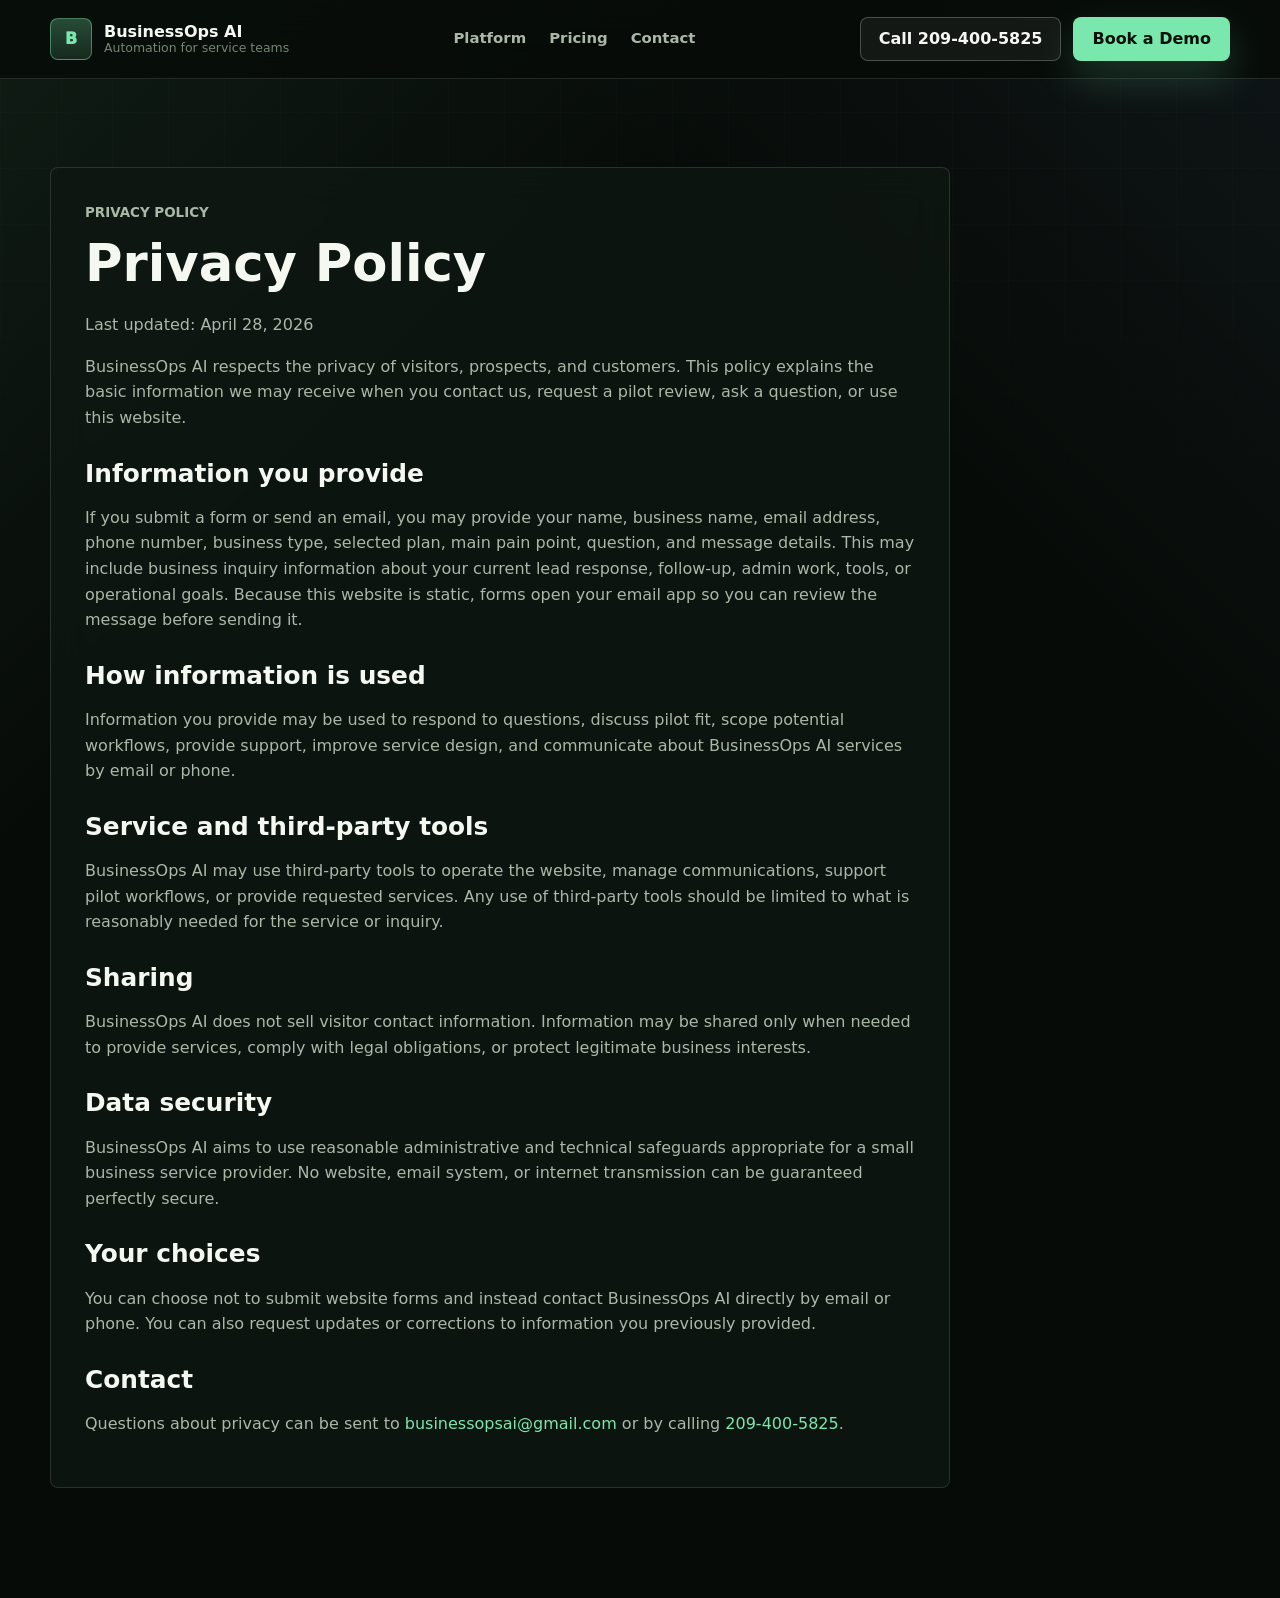
==== privacy.html @ cb5f2879 "Update BusinessOps AI website for pilot launch" ====
<!DOCTYPE html>
<html lang="en">
<head>
  <meta charset="UTF-8">
  <meta name="viewport" content="width=device-width, initial-scale=1.0">
  <meta name="description" content="Privacy Policy for BusinessOps AI.">
  <meta name="theme-color" content="#070b08">
  <title>Privacy Policy | BusinessOps AI</title>
  <link rel="stylesheet" href="styles.css">
</head>
<body>
  <a class="skip-link" href="#main">Skip to content</a>
  <header class="site-header" data-header>
    <div class="container nav-shell">
      <a class="brand" href="index.html#top" aria-label="BusinessOps AI home">
        <span class="brand-mark" aria-hidden="true">B</span>
        <span class="brand-copy">
          <strong>BusinessOps AI</strong>
          <span>Automation for service teams</span>
        </span>
      </a>
      <button class="nav-toggle" type="button" aria-expanded="false" aria-controls="site-nav" data-nav-toggle>
        <span></span>
        <span></span>
        <span></span>
        <span class="sr-only">Toggle navigation</span>
      </button>
      <nav class="site-nav" id="site-nav" aria-label="Legal page navigation" data-site-nav>
        <a href="index.html#platform">Platform</a>
        <a href="index.html#pricing">Pricing</a>
        <a href="index.html#contact">Contact</a>
        <a class="mobile-nav-action" href="tel:2094005825">Call 209-400-5825</a>
        <a class="mobile-nav-action" href="index.html#contact">Book a Demo</a>
      </nav>
      <div class="nav-actions">
        <a class="btn btn-ghost" href="tel:2094005825">Call 209-400-5825</a>
        <a class="btn btn-primary" href="index.html#contact">Book a Demo</a>
      </div>
    </div>
  </header>

  <main id="main" class="legal-page">
    <div class="container">
      <article class="legal-card">
        <p class="section-kicker">Privacy Policy</p>
        <h1>Privacy Policy</h1>
        <p>Last updated: April 28, 2026</p>
        <p>BusinessOps AI respects the privacy of visitors, prospects, and customers. This policy explains the basic information we may receive when you contact us, request a pilot review, ask a question, or use this website.</p>

        <h2>Information you provide</h2>
        <p>If you submit a form or send an email, you may provide your name, business name, email address, phone number, business type, selected plan, main pain point, question, and message details. This may include business inquiry information about your current lead response, follow-up, admin work, tools, or operational goals. Because this website is static, forms open your email app so you can review the message before sending it.</p>

        <h2>How information is used</h2>
        <p>Information you provide may be used to respond to questions, discuss pilot fit, scope potential workflows, provide support, improve service design, and communicate about BusinessOps AI services by email or phone.</p>

        <h2>Service and third-party tools</h2>
        <p>BusinessOps AI may use third-party tools to operate the website, manage communications, support pilot workflows, or provide requested services. Any use of third-party tools should be limited to what is reasonably needed for the service or inquiry.</p>

        <h2>Sharing</h2>
        <p>BusinessOps AI does not sell visitor contact information. Information may be shared only when needed to provide services, comply with legal obligations, or protect legitimate business interests.</p>

        <h2>Data security</h2>
        <p>BusinessOps AI aims to use reasonable administrative and technical safeguards appropriate for a small business service provider. No website, email system, or internet transmission can be guaranteed perfectly secure.</p>

        <h2>Your choices</h2>
        <p>You can choose not to submit website forms and instead contact BusinessOps AI directly by email or phone. You can also request updates or corrections to information you previously provided.</p>

        <h2>Contact</h2>
        <p>Questions about privacy can be sent to <a href="mailto:businessopsai@gmail.com">businessopsai@gmail.com</a> or by calling <a href="tel:2094005825">209-400-5825</a>.</p>
      </article>
    </div>
  </main>
  <script src="app.js" defer></script>
</body>
</html>
---- styles.css ----
:root {
  color-scheme: dark;
  --bg: #070b08;
  --bg-2: #0b110d;
  --surface: rgba(15, 24, 18, 0.78);
  --surface-solid: #101913;
  --surface-strong: #16231a;
  --glass: rgba(255, 255, 255, 0.055);
  --line: rgba(231, 241, 232, 0.13);
  --line-strong: rgba(231, 241, 232, 0.25);
  --text: #f5f8f1;
  --muted: #aab8a8;
  --subtle: #778573;
  --brand: #7ae7ad;
  --brand-strong: #36c879;
  --amber: #ffd166;
  --coral: #ff8a65;
  --blue: #8db7ff;
  --ink: #051008;
  --danger: #ff7a7a;
  --radius: 8px;
  --shadow: 0 28px 90px rgba(0, 0, 0, 0.44);
  --container: 1180px;
}

* {
  box-sizing: border-box;
}

html {
  scroll-behavior: smooth;
  scroll-padding-top: 92px;
  overflow-x: hidden;
}

body {
  margin: 0;
  overflow-x: hidden;
  background:
    linear-gradient(135deg, rgba(122, 231, 173, 0.08), transparent 30%),
    linear-gradient(225deg, rgba(141, 183, 255, 0.06), transparent 28%),
    var(--bg);
  color: var(--text);
  font-family: Inter, ui-sans-serif, system-ui, -apple-system, BlinkMacSystemFont, "Segoe UI", sans-serif;
  font-size: 16px;
  line-height: 1.6;
  letter-spacing: 0;
  text-rendering: optimizeLegibility;
}

body::before {
  content: "";
  position: fixed;
  inset: 0;
  pointer-events: none;
  z-index: -1;
  background:
    linear-gradient(rgba(255, 255, 255, 0.026) 1px, transparent 1px),
    linear-gradient(90deg, rgba(255, 255, 255, 0.026) 1px, transparent 1px);
  background-size: 56px 56px;
  mask-image: linear-gradient(to bottom, rgba(0, 0, 0, 0.7), transparent 76%);
}

body.modal-open {
  overflow: hidden;
}

a {
  color: inherit;
  text-decoration: none;
}

button,
input,
select,
textarea {
  font: inherit;
}

button {
  color: inherit;
}

[hidden] {
  display: none !important;
}

.container {
  width: min(var(--container), calc(100% - 40px));
  margin: 0 auto;
}

.skip-link {
  position: fixed;
  top: 14px;
  left: 14px;
  z-index: 120;
  padding: 10px 14px;
  border-radius: var(--radius);
  background: var(--brand);
  color: var(--ink);
  font-weight: 850;
  transform: translateY(-150%);
}

.skip-link:focus {
  transform: translateY(0);
}

.sr-only {
  position: absolute;
  width: 1px;
  height: 1px;
  padding: 0;
  margin: -1px;
  overflow: hidden;
  clip: rect(0, 0, 0, 0);
  white-space: nowrap;
  border: 0;
}

.site-header {
  position: sticky;
  top: 0;
  z-index: 80;
  border-bottom: 1px solid var(--line);
  background: rgba(7, 11, 8, 0.82);
  backdrop-filter: blur(18px);
}

.site-header.is-scrolled {
  box-shadow: 0 16px 50px rgba(0, 0, 0, 0.22);
}

.nav-shell {
  display: grid;
  grid-template-columns: auto 1fr auto;
  align-items: center;
  gap: 28px;
  min-height: 78px;
}

.brand {
  display: inline-flex;
  align-items: center;
  gap: 12px;
  min-width: 0;
}

.brand-mark {
  display: grid;
  place-items: center;
  width: 42px;
  height: 42px;
  flex: 0 0 42px;
  border: 1px solid rgba(122, 231, 173, 0.45);
  border-radius: var(--radius);
  background:
    linear-gradient(180deg, rgba(122, 231, 173, 0.24), rgba(122, 231, 173, 0.08)),
    #0d1a12;
  color: var(--brand);
  font-weight: 950;
}

.brand-copy {
  display: grid;
  line-height: 1.15;
}

.brand-copy strong {
  font-size: 1rem;
  font-weight: 900;
}

.brand-copy span {
  color: var(--subtle);
  font-size: 0.78rem;
}

.site-nav {
  display: flex;
  justify-content: center;
  align-items: center;
  gap: 23px;
  color: var(--muted);
  font-size: 0.93rem;
  font-weight: 700;
}

.site-nav a,
.site-footer a,
.contact-methods a {
  transition: color 180ms ease, border-color 180ms ease, background 180ms ease;
}

.site-nav a:hover,
.site-footer a:hover,
.contact-methods a:hover {
  color: var(--text);
}

.site-footer a,
.contact-methods a,
.legal-card a {
  overflow-wrap: anywhere;
}

.mobile-nav-action {
  display: none;
}

.nav-actions,
.hero-actions,
.sample-workflow-actions,
.contact-methods {
  display: flex;
  align-items: center;
  gap: 12px;
}

.nav-toggle {
  display: none;
  width: 44px;
  height: 44px;
  padding: 0;
  border: 1px solid var(--line-strong);
  border-radius: var(--radius);
  background: var(--glass);
  cursor: pointer;
}

.nav-toggle span:not(.sr-only) {
  display: block;
  width: 18px;
  height: 2px;
  margin: 4px auto;
  border-radius: 99px;
  background: var(--text);
}

.btn {
  display: inline-flex;
  align-items: center;
  justify-content: center;
  min-height: 44px;
  padding: 0 18px;
  border: 1px solid transparent;
  border-radius: var(--radius);
  cursor: pointer;
  font-weight: 850;
  line-height: 1;
  letter-spacing: 0;
  text-align: center;
  white-space: nowrap;
  transition: transform 180ms ease, border-color 180ms ease, background 180ms ease, box-shadow 180ms ease;
}

.btn:hover {
  transform: translateY(-2px);
}

.btn:focus-visible,
a:focus-visible,
button:focus-visible,
input:focus-visible,
select:focus-visible,
textarea:focus-visible,
summary:focus-visible {
  outline: 3px solid rgba(122, 231, 173, 0.45);
  outline-offset: 3px;
}

.btn-primary {
  background: var(--brand);
  color: var(--ink);
  box-shadow: 0 18px 42px rgba(122, 231, 173, 0.2);
}

.btn-primary:hover {
  background: #9bf0c2;
  box-shadow: 0 20px 54px rgba(122, 231, 173, 0.26);
}

.btn-secondary,
.btn-ghost {
  border-color: var(--line-strong);
  background: rgba(255, 255, 255, 0.055);
  color: var(--text);
}

.btn-secondary:hover,
.btn-ghost:hover {
  border-color: rgba(122, 231, 173, 0.52);
  background: rgba(122, 231, 173, 0.09);
}

.btn-large {
  min-height: 52px;
  padding: 0 22px;
}

.hero {
  position: relative;
  min-height: 850px;
  display: grid;
  align-items: center;
  overflow: hidden;
  border-bottom: 1px solid var(--line);
  background: linear-gradient(180deg, rgba(8, 14, 10, 0.4), var(--bg) 95%);
}

.hero::before {
  content: "";
  position: absolute;
  inset: 0;
  background:
    linear-gradient(90deg, rgba(7, 11, 8, 0.96) 0%, rgba(7, 11, 8, 0.84) 42%, rgba(7, 11, 8, 0.38) 100%),
    linear-gradient(180deg, rgba(7, 11, 8, 0.08), rgba(7, 11, 8, 1) 100%);
  z-index: 1;
}

.hero-glow {
  position: absolute;
  inset: 7% 0 auto;
  height: 420px;
  background:
    linear-gradient(90deg, transparent, rgba(122, 231, 173, 0.14), rgba(141, 183, 255, 0.08), transparent);
  filter: blur(32px);
  opacity: 0.8;
}

.hero-grid {
  position: relative;
  z-index: 2;
  display: grid;
  grid-template-columns: minmax(0, 0.94fr) minmax(420px, 0.78fr);
  gap: 54px;
  align-items: center;
  padding: 138px 0 96px;
}

.eyebrow,
.section-kicker {
  margin: 0 0 15px;
  color: var(--brand);
  font-size: 0.84rem;
  font-weight: 900;
  letter-spacing: 0;
  text-transform: uppercase;
}

.eyebrow {
  display: inline-flex;
  align-items: center;
  gap: 10px;
  padding: 8px 12px;
  border: 1px solid rgba(122, 231, 173, 0.28);
  border-radius: var(--radius);
  background: rgba(122, 231, 173, 0.08);
  text-transform: none;
}

.eyebrow span,
.live-pill span {
  width: 8px;
  height: 8px;
  border-radius: 50%;
  background: var(--brand);
  box-shadow: 0 0 18px rgba(122, 231, 173, 0.85);
  animation: pulse 1.8s ease-in-out infinite;
}

h1,
h2,
h3,
p {
  margin-top: 0;
}

h1 {
  max-width: 780px;
  margin-bottom: 24px;
  font-size: 5.35rem;
  line-height: 0.97;
  letter-spacing: 0;
}

h2 {
  margin-bottom: 18px;
  font-size: 3.28rem;
  line-height: 1.06;
  letter-spacing: 0;
}

h3 {
  margin-bottom: 10px;
  font-size: 1.15rem;
  line-height: 1.25;
}

.hero-subheadline {
  max-width: 700px;
  margin-bottom: 32px;
  color: var(--muted);
  font-size: 1.17rem;
}

.hero-actions {
  flex-wrap: wrap;
  margin-bottom: 40px;
}

.cta-note {
  max-width: 680px;
  margin: -22px 0 34px;
  color: var(--subtle);
  font-size: 0.92rem;
}

.hero-stats {
  display: grid;
  grid-template-columns: repeat(4, minmax(0, 1fr));
  gap: 12px;
  max-width: 780px;
}

.hero-stats article,
.dashboard-card,
.feature-card,
.problem-card,
.outcome-card,
.proof-card,
.timeline-step,
.pricing-card,
.security-card,
.mission-card,
.approval-card,
.contact-form,
.modal-panel,
.faq-list details {
  border: 1px solid var(--line);
  border-radius: var(--radius);
  background: var(--surface);
  backdrop-filter: blur(18px);
  box-shadow: 0 1px 0 rgba(255, 255, 255, 0.04) inset;
}

.hero-stats article {
  min-height: 114px;
  padding: 16px;
}

.hero-stats strong {
  display: block;
  margin-bottom: 6px;
  font-size: 1.1rem;
  line-height: 1.15;
}

.hero-stats span {
  color: var(--muted);
  font-size: 0.88rem;
}

.hero-visual {
  position: relative;
}

.dashboard-card {
  position: relative;
  overflow: hidden;
  padding: 22px;
  background:
    linear-gradient(160deg, rgba(122, 231, 173, 0.1), transparent 34%),
    rgba(14, 23, 17, 0.82);
  box-shadow: var(--shadow);
}

.dashboard-card::before {
  content: "";
  position: absolute;
  inset: 0;
  pointer-events: none;
  border-radius: inherit;
  background: linear-gradient(120deg, transparent, rgba(255, 255, 255, 0.11), transparent);
  transform: translateX(-120%);
  animation: sheen 7s ease-in-out infinite;
}

.dashboard-topbar {
  display: flex;
  justify-content: space-between;
  gap: 16px;
  align-items: center;
  margin-bottom: 22px;
}

.window-dots {
  display: flex;
  gap: 7px;
}

.window-dots span {
  width: 10px;
  height: 10px;
  border-radius: 50%;
  background: rgba(255, 255, 255, 0.25);
}

.window-dots span:nth-child(2) {
  background: rgba(255, 209, 102, 0.75);
}

.window-dots span:nth-child(3) {
  background: rgba(122, 231, 173, 0.85);
}

.live-pill {
  display: inline-flex;
  align-items: center;
  gap: 8px;
  padding: 8px 10px;
  border: 1px solid rgba(122, 231, 173, 0.34);
  border-radius: var(--radius);
  background: rgba(122, 231, 173, 0.08);
  color: var(--brand);
  font-size: 0.78rem;
  font-weight: 900;
}

.workflow-preview {
  position: relative;
  display: grid;
  gap: 12px;
  padding: 8px 0 4px;
}

.workflow-track {
  position: absolute;
  top: 27px;
  bottom: 27px;
  left: 17px;
  width: 2px;
  background: linear-gradient(180deg, rgba(122, 231, 173, 0.75), rgba(122, 231, 173, 0.06));
}

.workflow-step {
  position: relative;
  display: grid;
  grid-template-columns: 34px 1fr;
  gap: 12px;
  align-items: start;
  padding: 15px;
  border: 1px solid var(--line);
  border-radius: var(--radius);
  background: rgba(255, 255, 255, 0.045);
  animation: liftStep 10s ease-in-out infinite;
}

.workflow-step:nth-child(3) {
  animation-delay: 1s;
}

.workflow-step:nth-child(4) {
  animation-delay: 2s;
}

.workflow-step:nth-child(5) {
  animation-delay: 3s;
}

.workflow-step:nth-child(6) {
  animation-delay: 4s;
}

.workflow-step.active {
  border-color: rgba(122, 231, 173, 0.42);
  background: rgba(122, 231, 173, 0.08);
}

.step-dot {
  position: relative;
  z-index: 1;
  display: grid;
  place-items: center;
  width: 20px;
  height: 20px;
  margin-top: 2px;
  border: 4px solid #142118;
  border-radius: 50%;
  background: var(--brand);
  box-shadow: 0 0 22px rgba(122, 231, 173, 0.45);
}

.workflow-step p {
  margin-bottom: 2px;
  font-weight: 900;
}

.workflow-step small {
  color: var(--muted);
}

.dashboard-insights {
  display: grid;
  grid-template-columns: repeat(3, 1fr);
  gap: 10px;
  margin-top: 18px;
}

.dashboard-insights div {
  padding: 13px;
  border: 1px solid var(--line);
  border-radius: var(--radius);
  background: rgba(255, 255, 255, 0.04);
}

.dashboard-insights span {
  display: block;
  margin-bottom: 6px;
  color: var(--subtle);
  font-size: 0.74rem;
  font-weight: 800;
}

.dashboard-insights strong {
  display: block;
  font-size: 0.88rem;
  line-height: 1.2;
}

.capability-strip {
  border-bottom: 1px solid var(--line);
  background: rgba(12, 18, 14, 0.78);
}

.capability-grid {
  display: grid;
  grid-template-columns: repeat(4, 1fr);
}

.capability-grid span {
  padding: 18px 14px;
  color: var(--muted);
  text-align: center;
  font-size: 0.9rem;
  font-weight: 850;
}

.section {
  position: relative;
  padding: 104px 0;
}

.section-contrast {
  border-top: 1px solid var(--line);
  border-bottom: 1px solid var(--line);
  background: rgba(10, 16, 12, 0.72);
}

.section-heading {
  display: grid;
  grid-template-columns: minmax(0, 0.92fr) minmax(320px, 0.62fr);
  gap: 46px;
  align-items: end;
  margin-bottom: 42px;
}

.section-heading.narrow {
  display: block;
  max-width: 820px;
}

.section-heading h2 {
  margin-bottom: 0;
}

.section-heading p,
.section-copy {
  margin-bottom: 0;
  color: var(--muted);
  font-size: 1.04rem;
}

.mission-section {
  padding: 82px 0;
}

.mission-card {
  padding: 36px;
  background:
    linear-gradient(90deg, rgba(122, 231, 173, 0.12), rgba(141, 183, 255, 0.06)),
    var(--surface);
}

.mission-card h2 {
  max-width: 980px;
  margin-bottom: 0;
  font-size: 2.24rem;
}

.feature-grid {
  display: grid;
  grid-template-columns: repeat(4, 1fr);
  gap: 16px;
}

.feature-card {
  min-height: 315px;
  padding: 26px;
  transition: transform 180ms ease, border-color 180ms ease, background 180ms ease;
}

.feature-card:hover,
.outcome-card:hover,
.proof-card:hover,
.pricing-card:hover,
.security-card:hover,
.problem-card:hover {
  transform: translateY(-4px);
  border-color: rgba(122, 231, 173, 0.35);
  background: rgba(20, 32, 24, 0.88);
}

.feature-icon {
  display: grid;
  place-items: center;
  width: 46px;
  height: 46px;
  margin-bottom: 34px;
  border-radius: var(--radius);
  background: var(--brand);
  color: var(--ink);
  font-weight: 950;
}

.feature-icon.amber {
  background: var(--amber);
}

.feature-icon.coral {
  background: var(--coral);
}

.feature-icon.blue {
  background: var(--blue);
}

.feature-card p,
.outcome-card p,
.timeline-step p,
.pricing-card p,
.security-card p,
.faq-list p,
.site-footer p,
.modal-panel p,
.approval-card p {
  margin-bottom: 0;
  color: var(--muted);
}

.split-layout {
  display: grid;
  grid-template-columns: minmax(0, 0.86fr) minmax(430px, 0.88fr);
  gap: 56px;
  align-items: center;
}

.split-layout.reverse {
  grid-template-columns: minmax(430px, 0.88fr) minmax(0, 0.86fr);
}

.split-layout.reverse > div:first-child {
  order: 2;
}

.problem-grid,
.task-grid {
  display: grid;
  grid-template-columns: repeat(2, 1fr);
  gap: 14px;
}

.problem-card {
  display: flex;
  align-items: center;
  gap: 12px;
  min-height: 76px;
  padding: 18px;
  color: var(--text);
  font-weight: 850;
}

.problem-card span {
  width: 10px;
  height: 10px;
  border-radius: 50%;
  background: var(--coral);
  box-shadow: 0 0 16px rgba(255, 138, 101, 0.6);
}

.outcome-grid {
  display: grid;
  grid-template-columns: repeat(3, 1fr);
  gap: 16px;
}

.outcome-card {
  min-height: 215px;
  padding: 24px;
  transition: transform 180ms ease, border-color 180ms ease, background 180ms ease;
}

.outcome-card h3::before {
  content: "";
  display: block;
  width: 34px;
  height: 4px;
  margin-bottom: 24px;
  border-radius: 999px;
  background: var(--brand);
}

.timeline {
  position: relative;
  display: grid;
  gap: 16px;
  margin-top: 42px;
}

.timeline::before {
  content: "";
  position: absolute;
  top: 0;
  bottom: 0;
  left: 25px;
  width: 2px;
  background: linear-gradient(180deg, rgba(122, 231, 173, 0.75), rgba(122, 231, 173, 0.05));
}

.timeline-step {
  position: relative;
  display: grid;
  grid-template-columns: 52px 1fr;
  gap: 18px;
  padding: 24px;
}

.timeline-step span {
  position: relative;
  z-index: 1;
  display: grid;
  place-items: center;
  width: 52px;
  height: 52px;
  border: 1px solid rgba(122, 231, 173, 0.45);
  border-radius: var(--radius);
  background: #122018;
  color: var(--brand);
  font-weight: 950;
}

.task-grid span {
  min-height: 58px;
  padding: 16px;
  border: 1px solid var(--line);
  border-radius: var(--radius);
  background: rgba(255, 255, 255, 0.045);
  color: var(--muted);
  font-weight: 800;
}

.approval-section {
  padding: 88px 0;
}

.approval-card {
  display: grid;
  grid-template-columns: minmax(0, 0.84fr) minmax(420px, 0.94fr);
  gap: 42px;
  align-items: center;
  padding: 34px;
  background:
    linear-gradient(110deg, rgba(122, 231, 173, 0.1), rgba(255, 209, 102, 0.055)),
    var(--surface);
}

.approval-list {
  display: grid;
  grid-template-columns: repeat(2, 1fr);
  gap: 10px;
}

.approval-list span {
  padding: 12px 13px;
  border: 1px solid var(--line);
  border-radius: var(--radius);
  background: rgba(0, 0, 0, 0.16);
  color: var(--muted);
  font-weight: 780;
}

.sample-workflow-section {
  overflow: hidden;
  border-top: 1px solid var(--line);
  background:
    linear-gradient(135deg, rgba(122, 231, 173, 0.08), transparent 34%),
    linear-gradient(225deg, rgba(255, 209, 102, 0.05), transparent 30%),
    var(--bg);
}

.sample-workflow-heading {
  align-items: start;
}

.proof-grid {
  display: grid;
  grid-template-columns: repeat(4, 1fr);
  gap: 16px;
}

.proof-card {
  min-height: 265px;
  padding: 24px;
  background:
    linear-gradient(180deg, rgba(255, 255, 255, 0.055), rgba(255, 255, 255, 0.025)),
    var(--surface);
  transition: transform 180ms ease, border-color 180ms ease, background 180ms ease;
}

.proof-step {
  display: grid;
  place-items: center;
  width: 46px;
  height: 46px;
  margin-bottom: 30px;
  border-radius: var(--radius);
  background: var(--brand);
  color: var(--ink);
  font-weight: 950;
}

.proof-step.amber {
  background: var(--amber);
}

.proof-step.coral {
  background: var(--coral);
}

.proof-step.blue {
  background: var(--blue);
}

.proof-card p {
  margin-bottom: 0;
  color: var(--muted);
}

.sample-workflow-actions {
  flex-wrap: wrap;
  margin-top: 30px;
}

.sample-workflow-note {
  max-width: 720px;
  margin: 18px 0 0;
  color: var(--subtle);
  font-size: 0.92rem;
}

.sample-cta-note,
.pricing-cta-note {
  margin: 18px 0 0;
}

.pricing-cta-note {
  max-width: 840px;
  margin-right: auto;
  margin-left: auto;
  text-align: center;
}

.pricing-heading {
  margin-bottom: 34px;
}

.pricing-grid {
  display: grid;
  grid-template-columns: repeat(3, 1fr);
  gap: 16px;
}

.pricing-card {
  display: flex;
  flex-direction: column;
  min-height: 625px;
  padding: 28px;
  transition: transform 180ms ease, border-color 180ms ease, background 180ms ease;
}

.plan-badge {
  align-self: flex-start;
  margin-bottom: 18px;
  padding: 8px 10px;
  border-radius: var(--radius);
  background: rgba(122, 231, 173, 0.12);
  color: var(--brand);
  font-size: 0.8rem;
  font-weight: 950;
}

.plan-badge.warm {
  background: rgba(255, 209, 102, 0.13);
  color: var(--amber);
}

.plan-price {
  margin: 22px 0 8px;
  font-size: 2.45rem;
  line-height: 1.05;
  font-weight: 950;
}

.plan-price small {
  display: block;
  margin-top: 8px;
  color: var(--muted);
  font-size: 1rem;
  line-height: 1.35;
  font-weight: 800;
}

.plan-list {
  display: grid;
  gap: 12px;
  margin: 26px 0 30px;
  padding: 0;
  color: var(--muted);
  list-style: none;
}

.plan-list li {
  display: grid;
  grid-template-columns: 24px 1fr;
  gap: 10px;
  align-items: start;
}

.check {
  display: inline-grid;
  place-items: center;
  width: 24px;
  height: 24px;
  border-radius: 50%;
  background: rgba(122, 231, 173, 0.12);
  color: var(--brand);
  font-size: 0.9rem;
  font-weight: 950;
}

.pricing-card .btn {
  width: 100%;
  margin-top: auto;
}

.pricing-note {
  max-width: 840px;
  margin: 26px auto 0;
  color: var(--muted);
  text-align: center;
}

.security-layout {
  display: grid;
  grid-template-columns: minmax(0, 0.78fr) minmax(480px, 1fr);
  gap: 56px;
  align-items: start;
}

.security-grid {
  display: grid;
  grid-template-columns: repeat(2, 1fr);
  gap: 14px;
}

.security-card {
  min-height: 164px;
  padding: 22px;
  transition: transform 180ms ease, border-color 180ms ease, background 180ms ease;
}

.faq-layout {
  display: grid;
  grid-template-columns: minmax(0, 0.68fr) minmax(520px, 1fr);
  gap: 56px;
  align-items: start;
}

.faq-list {
  display: grid;
  gap: 12px;
}

.faq-list details {
  padding: 18px 20px;
}

.faq-list summary {
  cursor: pointer;
  color: var(--text);
  font-weight: 900;
}

.faq-list p {
  padding-top: 14px;
}

.contact-section {
  background:
    linear-gradient(90deg, rgba(122, 231, 173, 0.12), rgba(141, 183, 255, 0.055)),
    var(--bg-2);
  border-top: 1px solid var(--line);
}

.contact-layout {
  display: grid;
  grid-template-columns: minmax(0, 0.82fr) minmax(500px, 0.95fr);
  gap: 56px;
  align-items: start;
}

.contact-methods {
  flex-wrap: wrap;
  margin-top: 26px;
}

.contact-methods a {
  padding: 12px 14px;
  border: 1px solid var(--line);
  border-radius: var(--radius);
  background: rgba(255, 255, 255, 0.045);
  color: var(--muted);
  font-weight: 850;
}

.contact-form,
.question-form {
  display: grid;
  gap: 16px;
}

.contact-form {
  padding: 24px;
}

.form-grid {
  display: grid;
  grid-template-columns: repeat(2, 1fr);
  gap: 16px;
}

label {
  display: grid;
  gap: 8px;
  color: var(--muted);
  font-size: 0.92rem;
  font-weight: 850;
}

input,
select,
textarea {
  width: 100%;
  border: 1px solid var(--line-strong);
  border-radius: var(--radius);
  background: rgba(255, 255, 255, 0.055);
  color: var(--text);
  transition: border-color 160ms ease, background 160ms ease, box-shadow 160ms ease;
}

input,
select {
  min-height: 48px;
  padding: 0 14px;
}

select {
  color: var(--text);
}

select option {
  background: #101913;
  color: var(--text);
}

textarea {
  min-height: 130px;
  padding: 13px 14px;
  resize: vertical;
}

input::placeholder,
textarea::placeholder {
  color: rgba(170, 184, 168, 0.58);
}

input.is-invalid,
select.is-invalid,
textarea.is-invalid {
  border-color: rgba(255, 122, 122, 0.82);
  box-shadow: 0 0 0 3px rgba(255, 122, 122, 0.12);
}

.form-note {
  margin: -2px 0 0;
  color: var(--subtle);
  font-size: 0.9rem;
}

.form-note.error {
  color: var(--danger);
}

.form-note.success {
  color: var(--brand);
}

.fallback-message {
  display: grid;
  gap: 12px;
  margin-top: 4px;
  padding: 14px;
  border: 1px solid rgba(122, 231, 173, 0.26);
  border-radius: var(--radius);
  background: rgba(122, 231, 173, 0.07);
}

.fallback-header {
  display: flex;
  justify-content: space-between;
  gap: 12px;
  align-items: center;
}

.fallback-header strong {
  font-size: 0.92rem;
}

.copy-button {
  min-height: 36px;
  padding: 0 12px;
  border: 1px solid var(--line-strong);
  border-radius: var(--radius);
  background: rgba(255, 255, 255, 0.06);
  color: var(--text);
  cursor: pointer;
  font-weight: 850;
}

.copy-button:hover {
  border-color: rgba(122, 231, 173, 0.46);
}

.fallback-message textarea {
  min-height: 170px;
  font-size: 0.9rem;
}

.question-modal {
  position: fixed;
  inset: 0;
  z-index: 100;
  display: grid;
  place-items: center;
  padding: 20px;
  opacity: 0;
  pointer-events: none;
  transition: opacity 180ms ease;
}

.question-modal.is-open {
  opacity: 1;
  pointer-events: auto;
}

.modal-backdrop {
  position: absolute;
  inset: 0;
  background: rgba(0, 0, 0, 0.68);
  backdrop-filter: blur(8px);
}

.modal-panel {
  position: relative;
  width: min(560px, 100%);
  max-height: calc(100vh - 40px);
  overflow: auto;
  padding: 28px;
  background:
    linear-gradient(150deg, rgba(122, 231, 173, 0.12), transparent 38%),
    rgba(14, 23, 17, 0.96);
  box-shadow: var(--shadow);
  transform: translateY(14px) scale(0.98);
  transition: transform 180ms ease;
}

.question-modal.is-open .modal-panel {
  transform: translateY(0) scale(1);
}

.modal-close {
  position: absolute;
  top: 16px;
  right: 16px;
  display: grid;
  place-items: center;
  width: 38px;
  height: 38px;
  border: 1px solid var(--line);
  border-radius: var(--radius);
  background: rgba(255, 255, 255, 0.055);
  cursor: pointer;
  font-size: 1.5rem;
  line-height: 1;
}

.modal-panel h2 {
  max-width: 420px;
  font-size: 2.2rem;
}

.question-form {
  margin-top: 22px;
}

.site-footer {
  padding: 58px 0 28px;
  border-top: 1px solid var(--line);
  background: var(--bg);
}

.footer-grid {
  display: grid;
  grid-template-columns: 1.25fr 0.7fr 0.7fr 0.7fr;
  gap: 38px;
  padding-bottom: 42px;
  border-bottom: 1px solid var(--line);
}

.site-footer h3 {
  margin-bottom: 14px;
  font-size: 0.95rem;
}

.site-footer a:not(.brand),
.site-footer button {
  display: block;
  margin: 0 0 10px;
  padding: 0;
  border: 0;
  background: transparent;
  color: var(--muted);
  cursor: pointer;
  font-size: 0.94rem;
  line-height: 1.45;
  text-align: left;
}

.site-footer button:hover {
  color: var(--text);
}

.footer-bottom {
  display: flex;
  justify-content: space-between;
  gap: 20px;
  padding-top: 24px;
  color: var(--subtle);
  font-size: 0.9rem;
}

.legal-page {
  padding: 88px 0 110px;
}

.legal-card {
  max-width: 900px;
  padding: 34px;
  border: 1px solid var(--line);
  border-radius: var(--radius);
  background: var(--surface);
  backdrop-filter: blur(18px);
}

.legal-card h1 {
  font-size: 3.2rem;
}

.legal-card h2 {
  margin-top: 30px;
  font-size: 1.55rem;
}

.legal-card p,
.legal-card li {
  color: var(--muted);
}

.legal-card a {
  color: var(--brand);
}

.reveal {
  opacity: 0;
  transform: translateY(18px);
  transition: opacity 520ms ease, transform 520ms ease;
}

.reveal.is-visible {
  opacity: 1;
  transform: translateY(0);
}

@keyframes pulse {
  0%,
  100% {
    opacity: 0.72;
    transform: scale(1);
  }
  50% {
    opacity: 1;
    transform: scale(1.28);
  }
}

@keyframes sheen {
  0%,
  55% {
    transform: translateX(-120%);
  }
  78%,
  100% {
    transform: translateX(120%);
  }
}

@keyframes liftStep {
  0%,
  100% {
    transform: translateX(0);
  }
  50% {
    transform: translateX(4px);
  }
}

@media (max-width: 1120px) {
  .nav-shell {
    grid-template-columns: auto auto;
  }

  .nav-toggle {
    display: block;
    justify-self: end;
  }

  .site-nav {
    position: absolute;
    top: 78px;
    left: 20px;
    right: 20px;
    display: none;
    flex-direction: column;
    align-items: stretch;
    gap: 0;
    padding: 10px;
    border: 1px solid var(--line);
    border-radius: var(--radius);
    background: rgba(12, 18, 14, 0.98);
    box-shadow: var(--shadow);
  }

  .site-nav.is-open {
    display: flex;
  }

  .site-nav a {
    padding: 14px;
    border-radius: 6px;
  }

  .site-nav a:hover {
    background: rgba(255, 255, 255, 0.04);
  }

  .mobile-nav-action {
    display: block;
    border: 1px solid var(--line);
    background: rgba(122, 231, 173, 0.07);
    color: var(--text);
    font-weight: 900;
  }

  .nav-actions {
    display: none;
  }

  .hero-grid,
  .section-heading,
  .split-layout,
  .split-layout.reverse,
  .approval-card,
  .security-layout,
  .faq-layout,
  .contact-layout,
  .footer-grid {
    grid-template-columns: 1fr;
  }

  .split-layout.reverse > div:first-child {
    order: 0;
  }

  .hero-grid {
    padding-top: 120px;
  }

  h1 {
    font-size: 4.35rem;
  }

  h2 {
    font-size: 2.72rem;
  }

  .feature-grid,
  .proof-grid,
  .pricing-grid {
    grid-template-columns: repeat(2, 1fr);
  }

  .pricing-card {
    min-height: auto;
  }
}

@media (max-width: 820px) {
  html {
    scroll-padding-top: 74px;
  }

  .container {
    width: min(100% - 28px, var(--container));
  }

  .nav-shell {
    min-height: 68px;
  }

  .site-nav {
    top: 68px;
    left: 14px;
    right: 14px;
  }

  .brand-copy span {
    display: none;
  }

  .hero {
    min-height: auto;
  }

  .hero-grid {
    gap: 34px;
    padding: 96px 0 70px;
  }

  h1 {
    font-size: 3.05rem;
  }

  h2,
  .mission-card h2 {
    font-size: 2.12rem;
  }

  .hero-subheadline,
  .section-heading p,
  .section-copy {
    font-size: 1rem;
  }

  .hero-actions,
  .sample-workflow-actions,
  .contact-methods {
    flex-direction: column;
    align-items: stretch;
  }

  .btn {
    width: 100%;
    white-space: normal;
  }

  .hero-stats,
  .capability-grid,
  .feature-grid,
  .problem-grid,
  .outcome-grid,
  .proof-grid,
  .task-grid,
  .approval-list,
  .pricing-grid,
  .security-grid,
  .form-grid,
  .dashboard-insights {
    grid-template-columns: 1fr;
  }

  .section,
  .mission-section,
  .approval-section {
    padding: 72px 0;
  }

  .dashboard-card,
  .feature-card,
  .proof-card,
  .mission-card,
  .approval-card,
  .pricing-card,
  .contact-form,
  .modal-panel,
  .legal-card {
    padding: 22px;
  }

  .proof-card {
    min-height: auto;
  }

  .timeline::before {
    left: 21px;
  }

  .timeline-step {
    grid-template-columns: 44px 1fr;
    padding: 20px;
  }

  .timeline-step span {
    width: 44px;
    height: 44px;
  }

  .plan-price {
    font-size: 2rem;
  }

  .footer-bottom {
    flex-direction: column;
  }

  .fallback-header {
    align-items: stretch;
    flex-direction: column;
  }

  .copy-button {
    width: 100%;
  }

  .legal-card h1 {
    font-size: 2.45rem;
  }
}

@media (max-width: 460px) {
  h1 {
    font-size: 2.55rem;
  }

  h2,
  .mission-card h2,
  .modal-panel h2 {
    font-size: 1.85rem;
  }

  .workflow-step {
    grid-template-columns: 26px 1fr;
    padding: 13px;
  }

  .workflow-track {
    left: 12px;
  }
}

@media (prefers-reduced-motion: reduce) {
  *,
  *::before,
  *::after {
    scroll-behavior: auto !important;
    transition-duration: 0.01ms !important;
    animation-duration: 0.01ms !important;
    animation-iteration-count: 1 !important;
  }
}
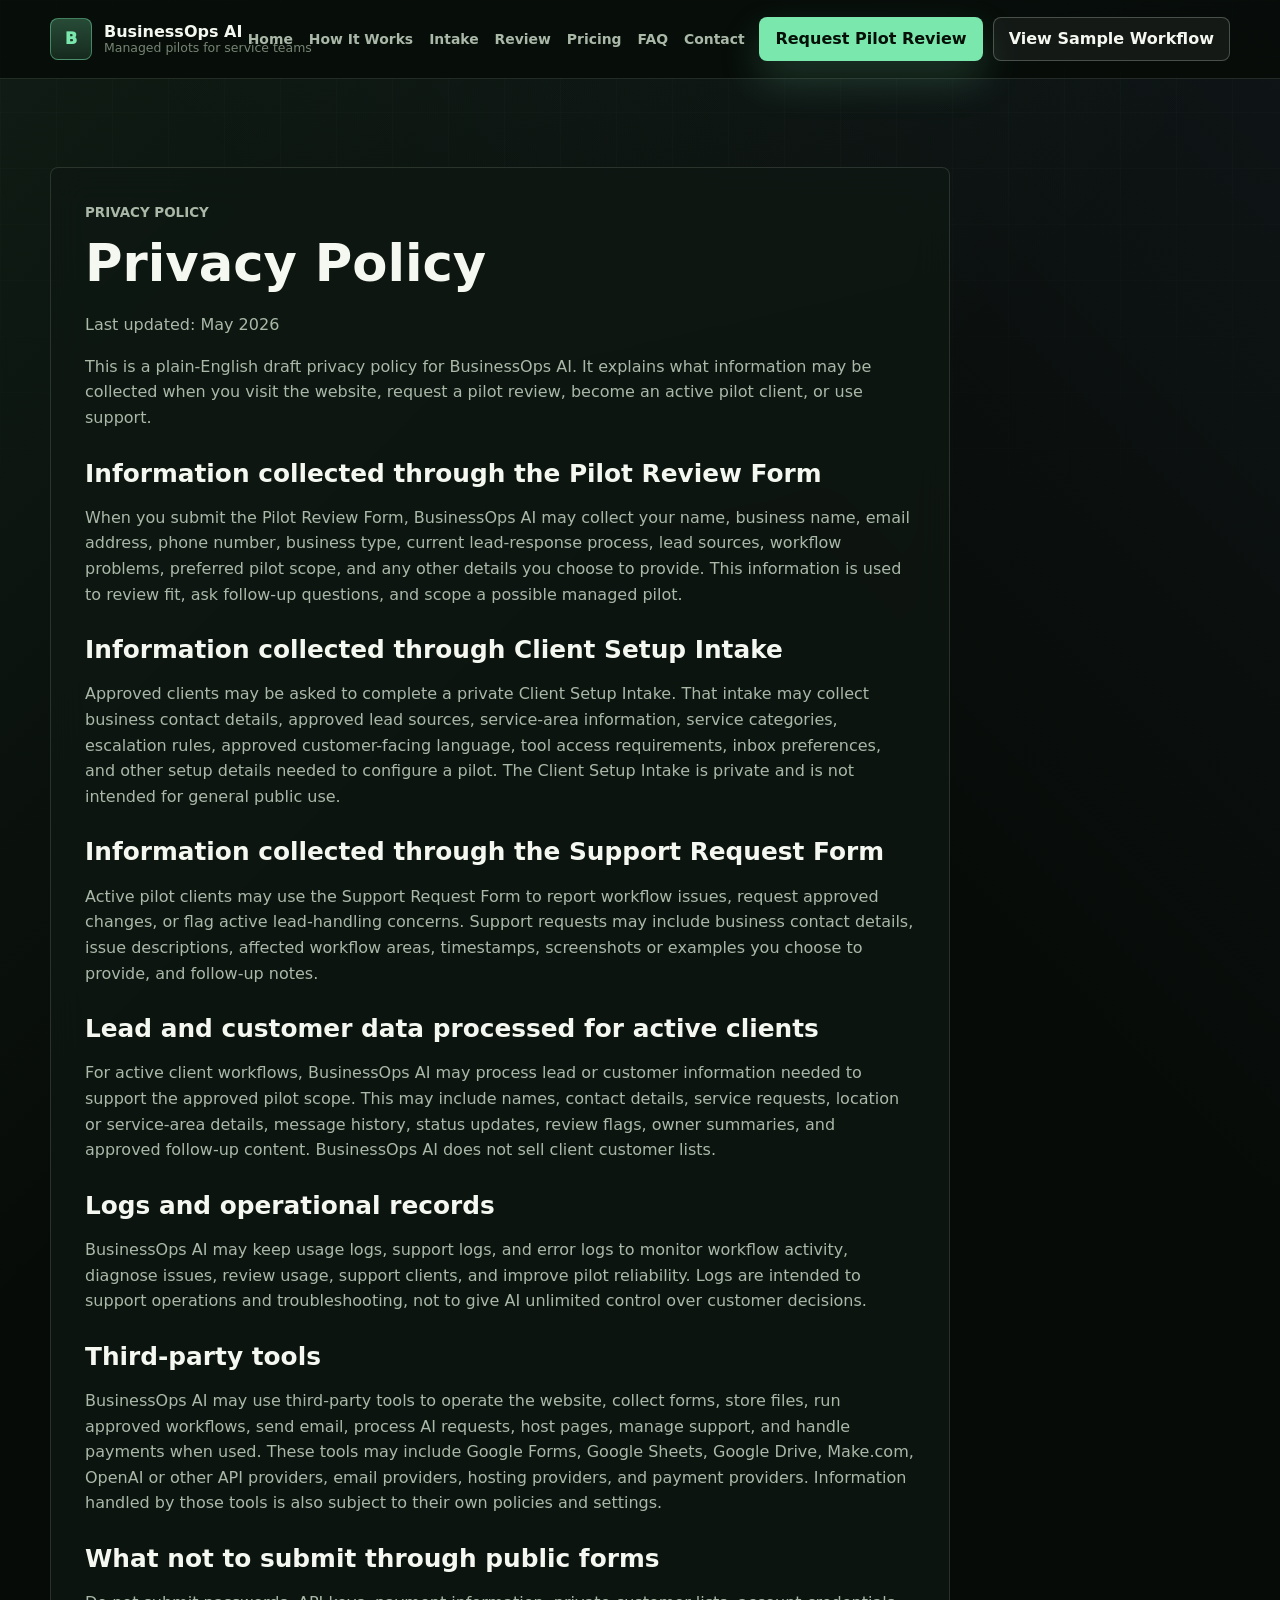
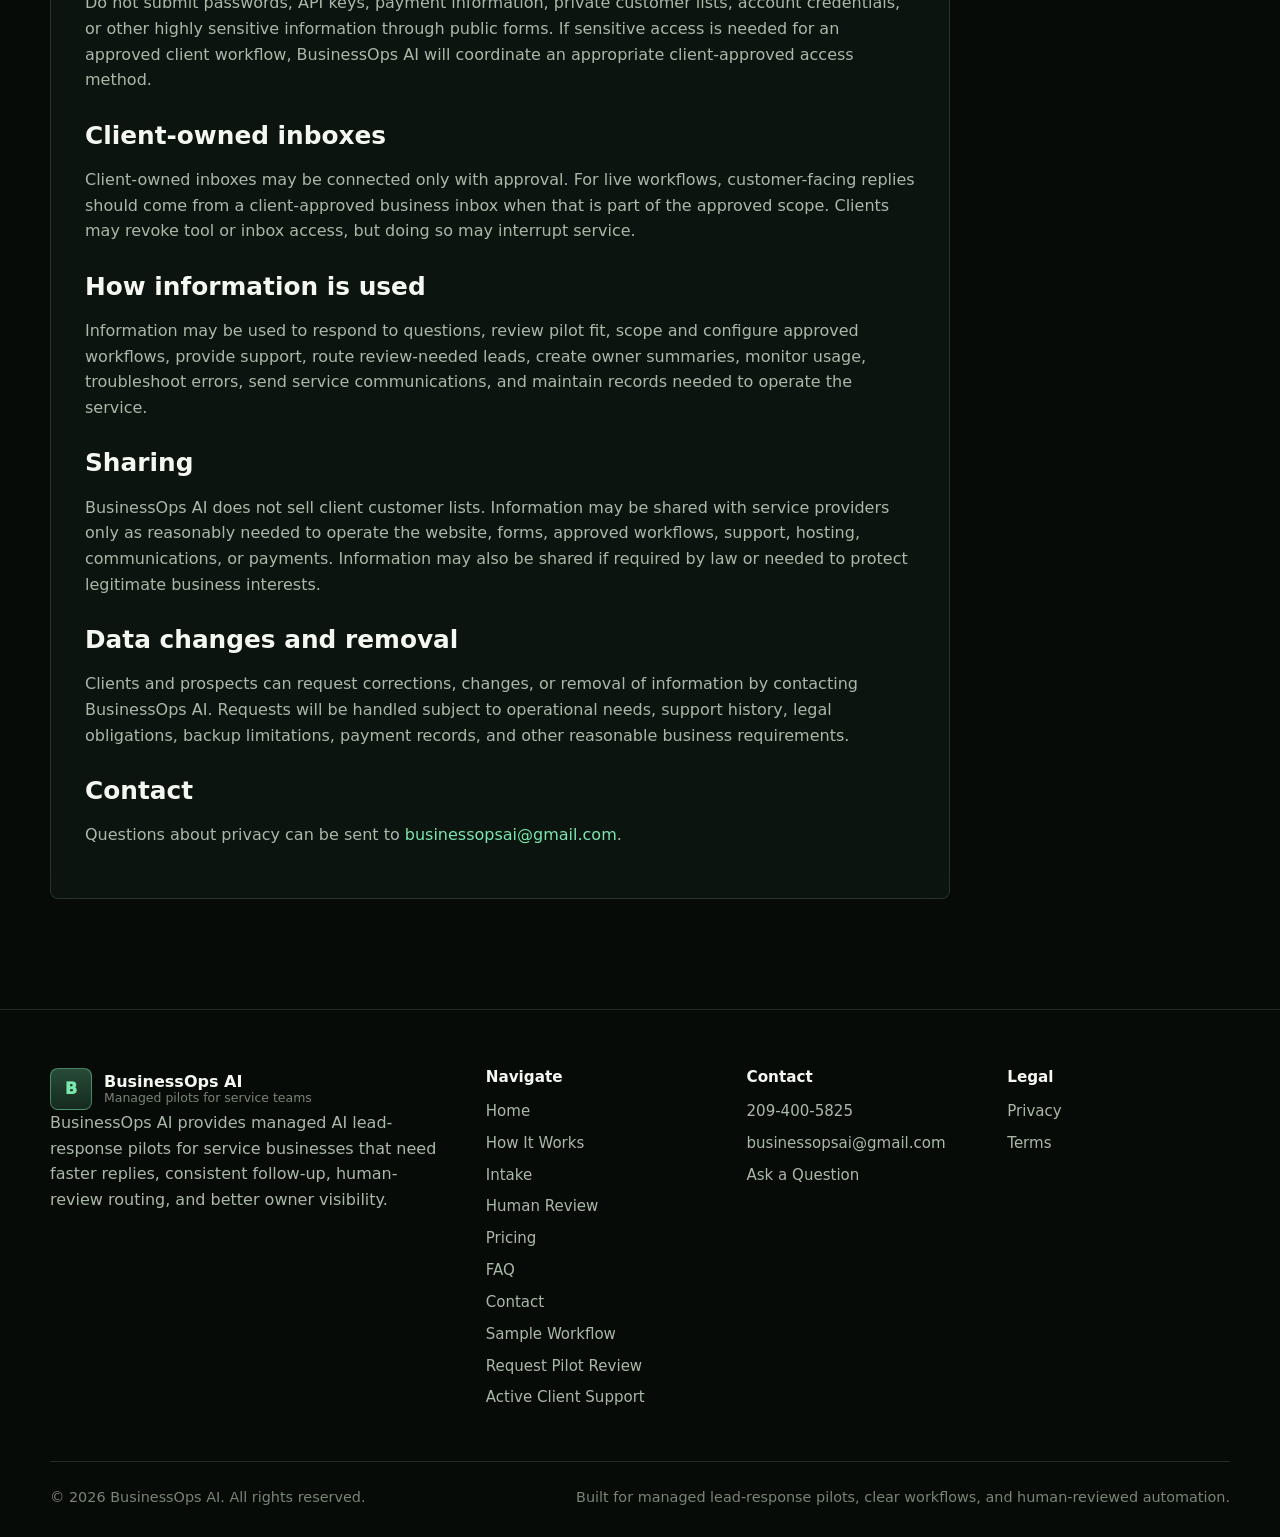
==== commit aa786b58: "Polish website header navigation and support page" ====
--- a/privacy.html
+++ b/privacy.html
@@ -12,11 +12,11 @@
   <a class="skip-link" href="#main">Skip to content</a>
   <header class="site-header" data-header>
     <div class="container nav-shell">
-      <a class="brand" href="index.html#top" aria-label="BusinessOps AI home">
+      <a class="brand" href="index.html#home" aria-label="BusinessOps AI home">
         <span class="brand-mark" aria-hidden="true">B</span>
         <span class="brand-copy">
           <strong>BusinessOps AI</strong>
-          <span>Automation for service teams</span>
+          <span>Managed pilots for service teams</span>
         </span>
       </a>
       <button class="nav-toggle" type="button" aria-expanded="false" aria-controls="site-nav" data-nav-toggle>
@@ -25,16 +25,22 @@
         <span></span>
         <span class="sr-only">Toggle navigation</span>
       </button>
-      <nav class="site-nav" id="site-nav" aria-label="Legal page navigation" data-site-nav>
-        <a href="index.html#platform">Platform</a>
+      <nav class="site-nav" id="site-nav" aria-label="Privacy page navigation" data-site-nav>
+        <a href="index.html#home">Home</a>
+        <a href="index.html#how-it-works">How It Works</a>
+        <a href="index.html#lead-intake-options">Intake</a>
+        <a href="index.html#human-review">Review</a>
         <a href="index.html#pricing">Pricing</a>
+        <a href="index.html#faq">FAQ</a>
         <a href="index.html#contact">Contact</a>
+        <a href="support.html">Support</a>
         <a class="mobile-nav-action" href="tel:2094005825">Call 209-400-5825</a>
-        <a class="mobile-nav-action" href="index.html#contact">Book a Demo</a>
+        <a class="mobile-nav-action" href="https://docs.google.com/forms/d/e/1FAIpQLSeqKImtUpdh73TtYJK3ei0pAv8Gd3QELmhtklItyLwb80i5EQ/viewform?usp=header" target="_blank" rel="noopener">Request Pilot Review</a>
+        <a class="mobile-nav-action" href="https://businessopsai.github.io/businessopsai/assets/businessops-ai-demo-proof-pack.pdf" target="_blank" rel="noopener">View Sample Workflow</a>
       </nav>
       <div class="nav-actions">
-        <a class="btn btn-ghost" href="tel:2094005825">Call 209-400-5825</a>
-        <a class="btn btn-primary" href="index.html#contact">Book a Demo</a>
+        <a class="btn btn-primary" href="https://docs.google.com/forms/d/e/1FAIpQLSeqKImtUpdh73TtYJK3ei0pAv8Gd3QELmhtklItyLwb80i5EQ/viewform?usp=header" target="_blank" rel="noopener">Request Pilot Review</a>
+        <a class="btn btn-secondary" href="https://businessopsai.github.io/businessopsai/assets/businessops-ai-demo-proof-pack.pdf" target="_blank" rel="noopener">View Sample Workflow</a>
       </div>
     </div>
   </header>
@@ -44,32 +50,91 @@
       <article class="legal-card">
         <p class="section-kicker">Privacy Policy</p>
         <h1>Privacy Policy</h1>
-        <p>Last updated: April 28, 2026</p>
-        <p>BusinessOps AI respects the privacy of visitors, prospects, and customers. This policy explains the basic information we may receive when you contact us, request a pilot review, ask a question, or use this website.</p>
+        <p>Last updated: May 2026</p>
+        <p>This is a plain-English draft privacy policy for BusinessOps AI. It explains what information may be collected when you visit the website, request a pilot review, become an active pilot client, or use support.</p>
 
-        <h2>Information you provide</h2>
-        <p>If you submit a form or send an email, you may provide your name, business name, email address, phone number, business type, selected plan, main pain point, question, and message details. This may include business inquiry information about your current lead response, follow-up, admin work, tools, or operational goals. Because this website is static, forms open your email app so you can review the message before sending it.</p>
+        <h2>Information collected through the Pilot Review Form</h2>
+        <p>When you submit the Pilot Review Form, BusinessOps AI may collect your name, business name, email address, phone number, business type, current lead-response process, lead sources, workflow problems, preferred pilot scope, and any other details you choose to provide. This information is used to review fit, ask follow-up questions, and scope a possible managed pilot.</p>
+
+        <h2>Information collected through Client Setup Intake</h2>
+        <p>Approved clients may be asked to complete a private Client Setup Intake. That intake may collect business contact details, approved lead sources, service-area information, service categories, escalation rules, approved customer-facing language, tool access requirements, inbox preferences, and other setup details needed to configure a pilot. The Client Setup Intake is private and is not intended for general public use.</p>
+
+        <h2>Information collected through the Support Request Form</h2>
+        <p>Active pilot clients may use the Support Request Form to report workflow issues, request approved changes, or flag active lead-handling concerns. Support requests may include business contact details, issue descriptions, affected workflow areas, timestamps, screenshots or examples you choose to provide, and follow-up notes.</p>
+
+        <h2>Lead and customer data processed for active clients</h2>
+        <p>For active client workflows, BusinessOps AI may process lead or customer information needed to support the approved pilot scope. This may include names, contact details, service requests, location or service-area details, message history, status updates, review flags, owner summaries, and approved follow-up content. BusinessOps AI does not sell client customer lists.</p>
+
+        <h2>Logs and operational records</h2>
+        <p>BusinessOps AI may keep usage logs, support logs, and error logs to monitor workflow activity, diagnose issues, review usage, support clients, and improve pilot reliability. Logs are intended to support operations and troubleshooting, not to give AI unlimited control over customer decisions.</p>
+
+        <h2>Third-party tools</h2>
+        <p>BusinessOps AI may use third-party tools to operate the website, collect forms, store files, run approved workflows, send email, process AI requests, host pages, manage support, and handle payments when used. These tools may include Google Forms, Google Sheets, Google Drive, Make.com, OpenAI or other API providers, email providers, hosting providers, and payment providers. Information handled by those tools is also subject to their own policies and settings.</p>
+
+        <h2>What not to submit through public forms</h2>
+        <p>Do not submit passwords, API keys, payment information, private customer lists, account credentials, or other highly sensitive information through public forms. If sensitive access is needed for an approved client workflow, BusinessOps AI will coordinate an appropriate client-approved access method.</p>
+
+        <h2>Client-owned inboxes</h2>
+        <p>Client-owned inboxes may be connected only with approval. For live workflows, customer-facing replies should come from a client-approved business inbox when that is part of the approved scope. Clients may revoke tool or inbox access, but doing so may interrupt service.</p>
 
         <h2>How information is used</h2>
-        <p>Information you provide may be used to respond to questions, discuss pilot fit, scope potential workflows, provide support, improve service design, and communicate about BusinessOps AI services by email or phone.</p>
-
-        <h2>Service and third-party tools</h2>
-        <p>BusinessOps AI may use third-party tools to operate the website, manage communications, support pilot workflows, or provide requested services. Any use of third-party tools should be limited to what is reasonably needed for the service or inquiry.</p>
+        <p>Information may be used to respond to questions, review pilot fit, scope and configure approved workflows, provide support, route review-needed leads, create owner summaries, monitor usage, troubleshoot errors, send service communications, and maintain records needed to operate the service.</p>
 
         <h2>Sharing</h2>
-        <p>BusinessOps AI does not sell visitor contact information. Information may be shared only when needed to provide services, comply with legal obligations, or protect legitimate business interests.</p>
+        <p>BusinessOps AI does not sell client customer lists. Information may be shared with service providers only as reasonably needed to operate the website, forms, approved workflows, support, hosting, communications, or payments. Information may also be shared if required by law or needed to protect legitimate business interests.</p>
 
-        <h2>Data security</h2>
-        <p>BusinessOps AI aims to use reasonable administrative and technical safeguards appropriate for a small business service provider. No website, email system, or internet transmission can be guaranteed perfectly secure.</p>
-
-        <h2>Your choices</h2>
-        <p>You can choose not to submit website forms and instead contact BusinessOps AI directly by email or phone. You can also request updates or corrections to information you previously provided.</p>
+        <h2>Data changes and removal</h2>
+        <p>Clients and prospects can request corrections, changes, or removal of information by contacting BusinessOps AI. Requests will be handled subject to operational needs, support history, legal obligations, backup limitations, payment records, and other reasonable business requirements.</p>
 
         <h2>Contact</h2>
-        <p>Questions about privacy can be sent to <a href="mailto:businessopsai@gmail.com">businessopsai@gmail.com</a> or by calling <a href="tel:2094005825">209-400-5825</a>.</p>
+        <p>Questions about privacy can be sent to <a href="mailto:businessopsai@gmail.com">businessopsai@gmail.com</a>.</p>
       </article>
     </div>
   </main>
+
+  <footer class="site-footer">
+    <div class="container footer-grid">
+      <div>
+        <a class="brand" href="index.html#home" aria-label="BusinessOps AI home">
+          <span class="brand-mark" aria-hidden="true">B</span>
+          <span class="brand-copy">
+            <strong>BusinessOps AI</strong>
+            <span>Managed pilots for service teams</span>
+          </span>
+        </a>
+        <p>BusinessOps AI provides managed AI lead-response pilots for service businesses that need faster replies, consistent follow-up, human-review routing, and better owner visibility.</p>
+      </div>
+      <nav aria-label="Footer navigation">
+        <h3>Navigate</h3>
+        <a href="index.html#home">Home</a>
+        <a href="index.html#how-it-works">How It Works</a>
+        <a href="index.html#lead-intake-options">Intake</a>
+        <a href="index.html#human-review">Human Review</a>
+        <a href="index.html#pricing">Pricing</a>
+        <a href="index.html#faq">FAQ</a>
+        <a href="index.html#contact">Contact</a>
+        <a href="https://businessopsai.github.io/businessopsai/assets/businessops-ai-demo-proof-pack.pdf" target="_blank" rel="noopener">Sample Workflow</a>
+        <a href="https://docs.google.com/forms/d/e/1FAIpQLSeqKImtUpdh73TtYJK3ei0pAv8Gd3QELmhtklItyLwb80i5EQ/viewform?usp=header" target="_blank" rel="noopener">Request Pilot Review</a>
+        <a href="support.html">Active Client Support</a>
+      </nav>
+      <nav aria-label="Footer contact links">
+        <h3>Contact</h3>
+        <a href="tel:2094005825">209-400-5825</a>
+        <a href="mailto:businessopsai@gmail.com">businessopsai@gmail.com</a>
+        <a href="mailto:businessopsai@gmail.com?subject=BusinessOps%20AI%20Question">Ask a Question</a>
+      </nav>
+      <nav aria-label="Footer legal links">
+        <h3>Legal</h3>
+        <a href="privacy.html">Privacy</a>
+        <a href="terms.html">Terms</a>
+      </nav>
+    </div>
+    <div class="container footer-bottom">
+      <span>&copy; 2026 BusinessOps AI. All rights reserved.</span>
+      <span>Built for managed lead-response pilots, clear workflows, and human-reviewed automation.</span>
+    </div>
+  </footer>
+
   <script src="app.js" defer></script>
 </body>
 </html>
--- a/styles.css
+++ b/styles.css
@@ -134,9 +134,9 @@
 
 .nav-shell {
   display: grid;
-  grid-template-columns: auto 1fr auto;
+  grid-template-columns: auto minmax(0, 1fr) auto;
   align-items: center;
-  gap: 28px;
+  gap: 24px;
   min-height: 78px;
 }
 
@@ -145,6 +145,7 @@
   align-items: center;
   gap: 12px;
   min-width: 0;
+  white-space: nowrap;
 }
 
 .brand-mark {
@@ -181,10 +182,15 @@
   display: flex;
   justify-content: center;
   align-items: center;
-  gap: 23px;
+  gap: 16px;
+  min-width: 0;
   color: var(--muted);
-  font-size: 0.93rem;
+  font-size: 0.87rem;
   font-weight: 700;
+}
+
+.site-nav a {
+  white-space: nowrap;
 }
 
 .site-nav a,
@@ -216,6 +222,17 @@
   display: flex;
   align-items: center;
   gap: 12px;
+}
+
+.nav-actions {
+  flex: 0 0 auto;
+  gap: 10px;
+}
+
+.nav-actions .btn {
+  padding-right: 15px;
+  padding-left: 15px;
+  white-space: nowrap;
 }
 
 .nav-toggle {
@@ -270,15 +287,21 @@
   outline-offset: 3px;
 }
 
-.btn-primary {
+.btn.btn-primary {
   background: var(--brand);
   color: var(--ink);
   box-shadow: 0 18px 42px rgba(122, 231, 173, 0.2);
 }
 
-.btn-primary:hover {
+.btn.btn-primary:hover,
+.btn.btn-primary:focus-visible {
   background: #9bf0c2;
+  color: var(--ink);
   box-shadow: 0 20px 54px rgba(122, 231, 173, 0.26);
+}
+
+.btn.btn-primary:focus-visible {
+  outline-color: rgba(245, 248, 241, 0.88);
 }
 
 .btn-secondary,
@@ -699,6 +722,10 @@
   font-size: 2.24rem;
 }
 
+.mission-card .section-copy {
+  margin-top: 18px;
+}
+
 .feature-grid {
   display: grid;
   grid-template-columns: repeat(4, 1fr);
@@ -898,6 +925,10 @@
   background: rgba(0, 0, 0, 0.16);
   color: var(--muted);
   font-weight: 780;
+}
+
+.approval-action {
+  grid-column: 1 / -1;
 }
 
 .sample-workflow-section {
@@ -1411,6 +1442,21 @@
   color: var(--brand);
 }
 
+.legal-card a.btn-primary,
+.legal-card a.btn-primary:hover,
+.legal-card a.btn-primary:focus-visible {
+  color: var(--ink);
+}
+
+.legal-card a.btn-secondary,
+.legal-card a.btn-secondary:hover,
+.legal-card a.btn-secondary:focus-visible,
+.legal-card a.btn-ghost,
+.legal-card a.btn-ghost:hover,
+.legal-card a.btn-ghost:focus-visible {
+  color: var(--text);
+}
+
 .reveal {
   opacity: 0;
   transform: translateY(18px);
@@ -1455,7 +1501,7 @@
   }
 }
 
-@media (max-width: 1120px) {
+@media (max-width: 1240px) {
   .nav-shell {
     grid-template-columns: auto auto;
   }
@@ -1505,6 +1551,58 @@
   .nav-actions {
     display: none;
   }
+}
+
+@media (max-width: 1120px) {
+  .nav-shell {
+    grid-template-columns: auto auto;
+  }
+
+  .nav-toggle {
+    display: block;
+    justify-self: end;
+  }
+
+  .site-nav {
+    position: absolute;
+    top: 78px;
+    left: 20px;
+    right: 20px;
+    display: none;
+    flex-direction: column;
+    align-items: stretch;
+    gap: 0;
+    padding: 10px;
+    border: 1px solid var(--line);
+    border-radius: var(--radius);
+    background: rgba(12, 18, 14, 0.98);
+    box-shadow: var(--shadow);
+  }
+
+  .site-nav.is-open {
+    display: flex;
+  }
+
+  .site-nav a {
+    padding: 14px;
+    border-radius: 6px;
+  }
+
+  .site-nav a:hover {
+    background: rgba(255, 255, 255, 0.04);
+  }
+
+  .mobile-nav-action {
+    display: block;
+    border: 1px solid var(--line);
+    background: rgba(122, 231, 173, 0.07);
+    color: var(--text);
+    font-weight: 900;
+  }
+
+  .nav-actions {
+    display: none;
+  }
 
   .hero-grid,
   .section-heading,
